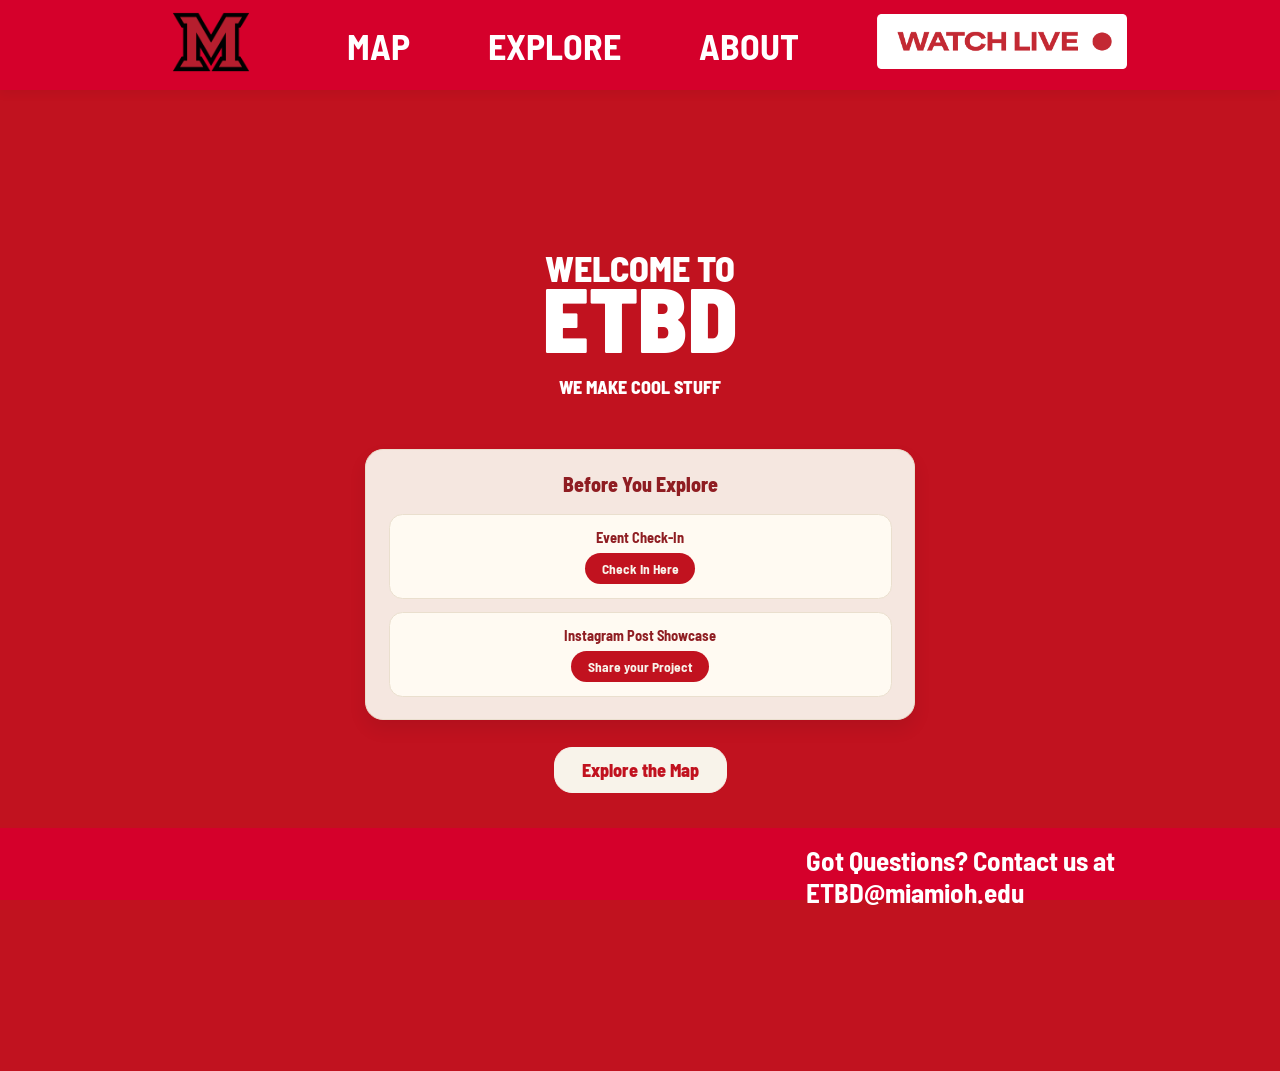
==== index.html @ 5dfecfb3 "Headers and Footers I made the headers and footers of the pages more like what we have in the Figma " ====
<!DOCTYPE html>
<html lang="en">
<head>

<!-- Google tag (gtag.js) -->
<script async src="https://www.googletagmanager.com/gtag/js?id=G-32Y0ZCCJEY"></script>
<script>
  window.dataLayer = window.dataLayer || [];
  function gtag(){dataLayer.push(arguments);}
  gtag('js', new Date());

  gtag('config', 'G-32Y0ZCCJEY');
</script>
    
    <meta charset="UTF-8">
    <meta name="viewport" content="width=device-width, initial-scale=1.0">
    <title>Home | ETBD Expo</title>
    <link rel="stylesheet" href="styles.css">
  <link rel="icon" type="image/png" href="img/expo-logo.png">
  <link href="https://fonts.googleapis.com/css2?family=Barlow+Semi+Condensed:wght@400;600;700;900&display=swap" rel="stylesheet">

</head>
<body>

    <div class="navigationBar">
        <ul>
            <li class="currentPage" onclick="pageLocation('index')">
                <img src="img/Home_Button.png" alt="Home" style="width: 106px; height: 60px;">
            </li>
            <li onclick="pageLocation('map')">MAP</li>
            <li onclick="pageLocation('students')">EXPLORE</li>
            <li onclick="pageLocation('about')">ABOUT</li>
            <li onclick="pageLocation('live')">
                <img src="img/Livestream.png" alt="Livestream" style="width: 250px; height: 55px;">
            </li>
        </ul>
    </div>
    <div class="welcome">
        WELCOME TO <br> <span>ETBD</span>
        <br>
        <div class="weMakeCoolStuff">
            WE MAKE COOL STUFF
        </div>
    </div>


<div class="homeLinksCard">
    <div class="homeLinksTitle">Before You Explore</div>
    
    <div class="homeLinkItem">
        <div class="homeLinkLabel">Event Check-In</div>
        <a href="https://docs.google.com/forms/d/1D2HYz9ed_ILV8TLLqUO8bffHyYlNYxWd59dJfTVcyK4/viewform?edit_requested=true&embedded=true" target="_blank">
            Check In Here
        </a>
    </div>

    <div class="homeLinkItem">
        <div class="homeLinkLabel">Instagram Post Showcase</div>
        <a href="https://docs.google.com/forms/d/e/1FAIpQLSdV9cLhLncEtPwNvlIvVVVgWW2L2VrUr2bzjmzdOdO4sL8mnQ/viewform?usp=dialog" target="_blank">
            Share your Project
        </a>
    </div>
</div>
  
  
<div class="ctaButton" onclick="pageLocation('map')">Explore the Map</div>    
    <div class="footerHolder">
        <div class="footer">
            <ul>
                <li onclick="goEmail()">
                    Got Questions? Contact us at ETBD@miamioh.edu
                </li>
            </ul>
        </div>
    </div>
    </div>
    <script src="script.js"></script>
</body>
</html>
---- styles.css ----
body{
    margin: 0;
    background-image: url(img/background.png);
    background-size: fill;
    background-position: center;
    min-height: 100vh;
    background-color: #c1121f;
    padding-top: 9vh;
    padding-bottom: 10vh;
    font-family: 'Barlow Semi Condensed', sans-serif;
}

.navigationBar {
    position: fixed;
    top: 0;
    left: 0;
    width: 100%;
    height: 10vh;
    display: flex;
    justify-content: center;
    align-items: center;
    z-index: 1000;
    background: linear-gradient(
        90deg,
        rgba(213, 0, 43, 1),
        rgba(213, 0, 43, 1)
    );
    backdrop-filter: blur(10px);
    -webkit-backdrop-filter: blur(10px);
    /*border-bottom: 0.1vh solid rgba(234, 223, 206, 0.8);*/
    box-shadow: 0 0.4vh 1.2vh rgba(0,0,0,0.06);
}

.navigationBar ul{
    width: 90%;
    max-width: 1000px;
    margin: 0;
    padding: 0;
    display: flex;
    justify-content: space-between;
    align-items: center;
}

.navigationBar ul li{
    list-style: none;
    padding: 0.8vh 1.5vh;
    border-radius: 999px;
    font-family: 'Barlow Semi Condensed', sans-serif;
    font-size: 4vh;
    font-weight: 700;
    color: #ffffff;
    background: none;
    border: none;
    transition: all 0.2s ease;
}

.navigationBar ul li:hover{
    cursor: pointer;
    /*background-color: rgba(18, 164, 193, 0.08);
    color: rgba(255, 255, 255, 0.304)*/
}

.navigationBar ul li.currentPage{
    /*background-color: #8b0009;*/
    /*Looks weird with the images - Kaden*/
    color: #ffffff;
    padding: 0.8vh 2vh;
}





.welcome{
    color: #ffffff;
    font-family: 'Barlow Semi Condensed', sans-serif;
    font-weight: 800;
    text-align: center;
    width: 100%;
    margin-top: 18vh;
    font-size: 4vh;
    line-height: 5.5vh;
}

.welcome span{
    font-size: 10vh;
    font-weight: 900;
}

.weMakeCoolStuff{
    font-size: 2vh;
    font-family: 'Barlow Semi Condensed', sans-serif;
    animation: linear weMakeCoolStuff infinite 4s;
}

@keyframes weMakeCoolStuff{
    0%{
        font-family: 'Barlow Semi Condensed', sans-serif;
    }
    10%{
        font-family:'Gill Sans', 'Gill Sans MT', Calibri, 'Trebuchet MS', sans-serif;
    }
    20%{
        font-family:'Franklin Gothic Medium', 'Arial Narrow', Arial, sans-serif;
    }
    30%{
        font-family:'Gill Sans', 'Gill Sans MT', Calibri, 'Trebuchet MS', sans-serif;
    }
    40%{
        font-family:'Lucida Sans', 'Lucida Sans Regular', 'Lucida Grande', 'Lucida Sans Unicode', Geneva, Verdana, sans-serif;
    }
    50%{
        font-family:'Times New Roman', Times, serif;
    }
    60%{
        font-family:'Trebuchet MS', 'Lucida Sans Unicode', 'Lucida Grande', 'Lucida Sans', Arial, sans-serif;
    }
    70%{
        font-family:Arial, Helvetica, sans-serif;
    }
    80%{
        font-family:Cambria, Cochin, Georgia, Times, 'Times New Roman', serif;
    }
    90%{
        font-family:Georgia, 'Times New Roman', Times, serif;
    }
    100%{
        font-family:Verdana, Geneva, Tahoma, sans-serif;
    }
}

.introPopup{
    position: fixed;
    top: 0;
    left: 0;
    width: 100%;
    height: 100vh;
    background-color: rgba(0, 0, 0, 0.75);
    display: flex;
    justify-content: center;
    align-items: center;
    z-index: 999;
}

.popupBox{
    width: 40%;
    min-width: 300px;
    padding: 3vh;
    background-color: #c1121f;
    border: 0.2vh solid #ffffff;
    border-radius: 2vh;
    color: white;
    font-family: 'Barlow Semi Condensed', sans-serif;
    text-align: center;
    box-sizing: border-box;
}

.popupBox h1{
    margin-top: 0;
    font-size: 3vh;
}

.popupBox p{
    font-size: 1.8vh;
    line-height: 1.5;
}

.popupBox ul{
    text-align: left;
    margin: 2vh auto;
    width: 80%;
}

.popupBox li{
    margin-bottom: 1vh;
    font-size: 1.6vh;
}

.popupBox button {
    padding: 1vh 2vh;
    border: 0.1vh solid #f8f3ea;
    background-color: #f8f3ea;
    color: #c1121f;
    border-radius: 1vh;
    font-weight: 800;
    cursor: pointer;
    transition: all 0.2s ease;
}

.popupBox button:hover {
    background-color: #c1121f;
    color: #f8f3ea;
    border: 0.1vh solid #f8f3ea;
}

.class .title{
    font-size: 2.2vh;
    font-weight: 900;
    color: #c1121f;
    margin-bottom: 1vh;
    padding-bottom: 0.5vh;
    border-bottom: 0.2vh solid #f0f0f0;
    font-family: 'Barlow Semi Condensed', sans-serif;
}
.class .IMS213B_IntroductiontoGameDevelopment::after{
    width: 80%;
    margin-left: 10%;
    content: "Students learn the fundamentals of 2D game development through guided challenges that build basic programming and art skills with instructional support.";
    height: fit-content;
    color: #000000;
    text-align: center;
    font-weight: 200;
    font-size: 2vh;
}
.class .IMS228C_CollaborativeLaboratory::after{
    width: 80%;
    margin-left: 10%;
    content: "Collaborative team projects focused on portfolio and client-style work.";
    height: fit-content;
    color: #000000;
    text-align: center;
    font-weight: 200;
    font-size: 2vh;
}
.class .IMS452B_SeniorDegreeProject::after{
    width: 80%;
    margin-left: 10%;
    content: "Final capstone project combining research, design, and execution.";
    height: fit-content;
    color: #000000;
    text-align: center;
    font-weight: 200;
    font-size: 2vh;
}
.class .IMS430A_ImmersiveReactive1_Tools::after{
    width: 80%;
    margin-left: 10%;
    content: "Students learn to create immersive and interactive digital art experiences using real-time software for installations, XR, projection mapping, and virtual production.";
    height: fit-content;
    color: #000000;
    text-align: center;
    font-weight: 200;
    font-size: 2vh;
}







.class .IMS228B_CollaborativeLaboratory::after{
    width: 80%;
    margin-left: 10%;
    content: "Students collaborate on self-directed projects using emerging technologies, building portfolio work while receiving mentorship from faculty and industry professionals.";
    height: fit-content;
    color: #000000;
    text-align: center;
    font-weight: 200;
    font-size: 2vh;
}
.class .IMS375_HumanRobotInteraction::after{
    width: 80%;
    margin-left: 10%;
    content: "Students study foundational robotics concepts and human-robot interaction while researching societal issues and developing a project involving a humanoid robot interacting with people.";
    height: fit-content;
    color: #000000;
    text-align: center;
    font-weight: 200;
    font-size: 2vh;
}
.class .IMS415A_AdvancedUsabilityandUserExperience::after{
    width: 80%;
    margin-left: 10%;
    content: "Students collaborate in small groups with a real client to conduct user experience research, analyze findings, and design a wireframed, clickable prototype with final recommendations, without coding.";
    height: fit-content;
    color: #000000;
    text-align: center;
    font-weight: 200;
    font-size: 2vh;
}
.class .IMS452A_SeniorDegreeProject::after{
    width: 80%;
    margin-left: 10%;
    content: " Final capstone project combining research, design, and execution.";
    height: fit-content;
    color: #000000;
    text-align: center;
    font-weight: 200;
    font-size: 2vh;
}
.class .IMS461A_VirtualReality::after{
    width: 80%;
    margin-left: 10%;
    content: "Students study and create VR and 3D experiences, including simulations, motion tracking, and data visualization, with an emphasis on building applications in immersive environments.";
    height: fit-content;
    color: #000000;
    text-align: center;
    font-weight: 200;
    font-size: 2vh;
}
.class .IMS487A_GamePrototypingPipelineandProduction::after{
    width: 80%;
    margin-left: 10%;
    content: "Students learn video game production pipelines and interdisciplinary team development while creating small, original, playable real-time game prototypes.";
    height: fit-content;
    color: #000000;
    text-align: center;
    font-weight: 200;
    font-size: 2vh;
}
.class .IMS487_GamePrototyping::after{
    width: 80%;
    margin-left: 10%;
    content: "Students learn video game production pipelines and interdisciplinary team development while creating small, original, playable real-time game prototypes.";
    height: fit-content;
    color: #000000;
    text-align: center;
    font-weight: 200;
    font-size: 2vh;
}
.class .IMS489_GameProduction::after{
    width: 80%;
    margin-left: 10%;
    content: "Students move from pre-production into production on their final capstone games.";
    height: fit-content;
    color: #000000;
    text-align: center;
    font-weight: 200;
    font-size: 2vh;
}
.class .Independent::after{
    width: 80%;
    margin-left: 10%;
    content: "A collection of independent projects by students.";
    height: fit-content;
    color: #000000;
    text-align: center;
    font-weight: 200;
    font-size: 2vh;
}
.class{
    /* background-color: #bababa; */
    width: 80%;
    margin: 3vh auto;
    padding: 2vh;
    border-radius: 1.5vh;
    border: 1px solid #eadfce;
    background-color: #ffffff;
    box-shadow: 0 0.5vh 1.5vh rgba(0,0,0,0.08);
    transition: transform 0.2s ease, box-shadow 0.2s ease;
}


.class:hover {
    transform: translateY(-0.3vh);
    box-shadow: 0 0.8vh 2vh rgba(0,0,0,0.12);
}

.students{
    width: 80%;
    margin-left: 10%;
    color: #000000;
    font-family: 'Barlow Semi Condensed', sans-serif;
    margin-top: 10vh;
    background-color: #f8f3ea;
    border-radius: 1vh;
    padding-bottom: 1vh;
    padding-top: 2vh;
    margin-bottom: 10vh;
    padding: 4vh 0;
}

.student{
    background-color: #ffffff;
    border-radius: 2vh;
    margin-bottom: 1vh;
    padding: 1vh;
    width: fit-content;
    padding-right: 10vh;
}

.search {
    width: 80%;
    margin-left: 8%;
    padding: 1.2vh 2vh;
    border-radius: 999px;
    background-color: #f8f3ea;
    color: #8f1d22;
    font-size: 1.6vh;
    border: 0.1vh solid #eadfce;
    box-shadow: inset 0 0.2vh 0.6vh rgba(0,0,0,0.04);
    outline: none;
    transition: all 0.2s ease;
    cursor: text;
}

.search:focus {
    border-color: #c1121f;
    box-shadow: 0 0 0 0.3vh rgba(193, 18, 31, 0.15);
}

.students .title{
    text-align: center;
    font-weight: 900;
    padding-right: 4vh;
    padding-left: 4vh;
    font-family: 'Barlow Semi Condensed', sans-serif;
}

.studentList {
    padding-left: 0;
    margin: 0;
}

.studentList li {
    padding: 0.8vh 1vh;
    margin: 0.5vh 0;
    border-radius: 0.8vh;
    transition: background 0.2s ease;
}

.studentList li:hover {
    background-color: #f7f7f7;
}

.studentList ul{
    list-style-type: none;
    padding-left: 4vh;
}

.students .red::before,
.students .orange::before,
.students .yellow::before,
.students .green::before,
.students .blue::before{
    content: '';
    display: inline-block;
    width: 1vh;
    height: 1vh;
    border-radius: 0.5vh;
    margin-right: 0.5vh;
}

.students .red::before{
    background-color: #f00000;
}

.students .orange::before{
    background-color: #f0a000;
}

.students .yellow::before{
    background-color: #efd126;
}

.students .green::before{
    background-color: #0bc52a;
}

.students .blue::before{
    background-color: #0f82cf;
}

.about{
    width: 90%;
    max-width: 700px;
    margin: 14vh auto 10vh auto;
    text-align: left; 
}

.student .artistAlley::before{
    background-color: #f0a000;
    width: 1vh;
    height: 1vh;
    border-radius: 0.5vh;
    content: "";
    display: inline-block;
    margin-right: 1vh;
}
.student .xrStage::before{
    background-color: #50de5c;
    width: 1vh;
    height: 1vh;
    border-radius: 0.5vh;
    content: "";
    display: inline-block;
    margin-right: 1vh;
}
.student .refreshments::before{
    background-color: #d958bf;
    width: 1vh;
    height: 1vh;
    border-radius: 0.5vh;
    content: "";
    display: inline-block;
    margin-right: 1vh;
}

.student .room203::before{
    background-color: #f00004;
    width: 1vh;
    height: 1vh;
    border-radius: 0.5vh;
    content: "";
    display: inline-block;
    margin-right: 1vh;
}
.student .artistAlley::before{
    background-color: #f0a000;
    width: 1vh;
    height: 1vh;
    border-radius: 0.5vh;
    content: "";
    display: inline-block;
    margin-right: 1vh;
}
.student .room160::before{
    background-color: #1ec7ab;
    width: 1vh;
    height: 1vh;
    border-radius: 0.5vh;
    content: "";
    display: inline-block;
    margin-right: 1vh;
}
.student .other::before{
    background-color: #2a2a2a;
    width: 1vh;
    height: 1vh;
    border-radius: 0.5vh;
    content: "";
    display: inline-block;
    margin-right: 1vh;
}
.student .lobby::before{
    background-color: #9dd9e1;
    width: 1vh;
    height: 1vh;
    border-radius: 0.5vh;
    content: "";
    display: inline-block;
    margin-right: 1vh;
}
.about .title{
    font-size: 4vh;
    font-weight: 900;
    margin-bottom: 1vh;
    color: #c1121f;
    background-color: #ffffff;
    width: fit-content;
    padding: 0.4vh;
    font-family: 'Barlow Semi Condensed', sans-serif;
}

.section{
    background-color: #ffffff;
    color: #c1121f;
    border-radius: 1.5vh;
    padding: 2vh 2.5vh;
    margin-bottom: 2vh;
    box-shadow: 0 0.5vh 1vh rgba(0,0,0,0.1);
    border: 1px solid #eadfce;
}

.information, .section p{
    font-size: 1.8vh;
    line-height: 1.7;
}





.footerHolder{
    width: 100%;
    height: 8vh;
    background-color: rgba(213, 0, 43, 1);
    position: fixed;
    bottom: 0;
    left: 0;
    z-index: 900;
}

.footer{
    margin-bottom: 2vh;
    justify-content: center;
    width: 40%;
    margin-left: 63%;
}

.footer ul{
    width: 100%;
    display: flex;
    justify-content: space-around;
    margin-left: 0vh;
    padding-left: 0vh;
}

.footer ul li{
    list-style-type: none;
    padding-left: 0vh;
    margin-left: 0vh;
    font-family: 'Barlow Semi Condensed', sans-serif;
    font-size: 3vh;
    font-weight: 700;
    color: #ffffff;
    background: none;
}

 .footer ul li:hover{
    cursor: pointer;
}

.footer ul li img{
    height: 4vh;
}







.mapPage{
    width: 90%;
    margin-left: 5%;
    margin-top: 12vh;
    font-family: 'Barlow Semi Condensed', sans-serif;
}

.mapHeader{
    text-align: center;
    color: #ffffff;
    margin-bottom: 3vh;
}

.mapHeader h1{
    margin-bottom: 1vh;
    font-size: 4vh;
}

.mapHeader p{
    margin-top: 0;
    font-size: 2vh;
}

.mapWrapper{
    width: 100%;
    display: flex;
    justify-content: center;
    margin-bottom: 12vh;
}

.mapContainer{
    position: relative;
    width: 100%;
    max-width: 1100px;
    background-color: #ffffff;
    border-radius: 1vh;
    padding: 1.5vh;
    box-sizing: border-box;
    box-shadow: 0 0.5vh 1.5vh rgba(0,0,0,0.12);
}

.mapContainer.activeMap{
    display: block;
}

.floorMap{
    width: 100%;
    height: auto;
    display: block;
    border-radius: 0.5vh;
}

.mapPin{
    position: absolute;
    width: 1.8%;
    min-width: 16px;
    max-width: 24px;
    aspect-ratio: 1 / 1;
    border-radius: 50%;
    border: 0.18vw solid #ffffff;
    background-color: #ff1d1d;
    cursor: pointer;
    transform: translate(-50%, -50%);
    box-shadow: 0 0 0 0.15vw rgba(0,0,0,0.2);
    z-index: 5;
}

.mapPin:hover{
    transform: translate(-50%, -50%) scale(1.1);
}

.pin1{ left: 21.7%; top: 13.8%; }   /* Anna's IMS 228 */
.pin2{ left: 47.8%; top: 13.5%; }   /* Welcome Table */
.pin3{ left: 61.2%; top: 13.4%; }   /* IMS 452 */
.pin4{ left: 83.4%; top: 14.3%; }   /* IMS 489 */
.pin5{ left: 80.2%; top: 20.9%; }   /* IMS 440 + IMS 430 */
.pin6{ left: 42.6%; top: 44.1%; }   /* Activity */
.pin7{ left: 52.0%; top: 43.4%; }   /* BVK's IMS 228 */
.pin8{ left: 46.9%; top: 66.0%; }   /* IMS 317 */
.pin9{ left: 55.2%; top: 84.2%; }   /* Artist Alley */
.pin10{ left: 20.4%; top: 88.5%; }  /* IMS 461 */
.pin11{ left: 43.3%; top: 93.8%; }  /* IMS 213 */
.pin12{ left: 24.8%; top: 94.7%; }  /* Seating / Goodies */
.pin13{ left: 42.5%; top: 98.2%; }  /* Activity 204 */
.pin14{ left: 60.6%; top: 96.5%; }  /* IMS 487 */
.pin15{ left: 47.2%; top: 69.7%; }  /* Food / Drinks */

.mapInfoPopup{
    position: fixed;
    top: 0;
    left: 0;
    width: 100%;
    height: 100vh;
    display: flex;
    justify-content: center;
    align-items: center;
    z-index: 1000;
    background-color: rgba(30, 20, 10, 0.55);
}

.mapInfoPopup.hidden{
    display: none;
}

.mapInfoBox{
    position: relative;
    width: 40%;
    min-width: 300px;
    max-width: 520px;
    background-color: #f8f3ea;
    color: #161616;
    border-radius: 2vh;
    padding: 3vh;
    box-sizing: border-box;
    text-align: left;
}

.mapInfoBox h2{
    margin-top: 0;
    color: #c1121f;
    font-size: 3vh;
}

.mapInfoBox p{
    font-size: 1.8vh;
    line-height: 1.5;
}

.closeInfoButton{
    position: absolute;
    top: 1.2vh;
    right: 1.2vh;
    border: none;
    background: none;
    font-size: 2.5vh;
    cursor: pointer;
    color: #c1121f;
    font-weight: bold;
}

.ctaButton{
    margin-top: 3vh;
    padding: 1.2vh 3vh;
    background-color: #f8f3ea;
    color: #c1121f;
    border: 0.1vh solid #f8f3ea;
    font-weight: 800;
    border-radius: 2vh;
    font-size: 2vh;
    cursor: pointer;
    transition: all 0.2s ease;
    display: block;
    width: fit-content;
    margin: 3vh auto;
    font-family: 'Barlow Semi Condensed', sans-serif;
}

.about {
   width: 90%;
   max-width: 800px;
   margin: 40px auto;
   text-align: center;
   margin-top: 14vh;
}

.title{
    font-size: 3.5vh;
    font-weight: 800;
    margin-bottom: 2vh;
    text-align: center;
}

.title::after{
    content: '';
    display: block;
    width: 6vh;
    height: 0.3vh;
    background-color: #ffffff;
    margin: 1vh auto 0 auto;
}

.aboutPage{
    width: 90%;
    margin-left: 5%;
    margin-top: 12vh;
    font-family: 'Barlow Semi Condensed', sans-serif;
}

.aboutHeader{
    text-align: center;
    color: #ffffff;
    margin-bottom: 3vh;
}

.aboutHeader h1{
    margin-bottom: 1vh;
    font-size: 4vh;
}

.aboutHeader p{
    margin-top: 0;
    font-size: 2vh;
}

.aboutContainer{
    width: 100%;
    max-width: 950px;
    margin: 0 auto;
    background-color: #ffffff;
    border-radius: 1vh;
    padding: 2vh;
    box-sizing: border-box;
    border: 1px solid #eadfce;
}

.aboutCard{
    margin-bottom: 2vh;
    font-size: 2.2vh;
    line-height: 1.6;
    color: #c1121f;
}

.aboutCTA{
    margin-top: 3vh;
    margin-bottom: 10vh;
    text-align: center;
    padding: 1vh 2vh;
    background-color: #f8f3ea;
    color: #c1121f;
    border: 0.1vh solid #f8f3ea;
    border-radius: 1vh;
    font-weight: 800;
    width: fit-content;
    margin-left: auto;
    margin-right: auto;
    cursor: pointer;
}

.aboutCTA:hover{
    background-color: #c1121f;
    color: #ffffff;
}

.information {
   font-size: 1em;
   line-height: 1.6;
}

.aboutImage{
    display: flex;
    justify-content: center;
    margin-bottom: 3vh;
}

.aboutImage img{
    width: 100%;
    max-width: 950px; 
    border-radius: 1vh;
    object-fit: cover;
}

.carousel-container {
   position: relative;
   overflow: hidden;
   width: 90%;
   max-width: 600px;
   margin: 40px auto;
   background-color: #f0f0f0;
   padding-bottom: 20px;
   border-radius: 10px;
}

.carousel-wrapper {
   position: relative;
}

.carousel-btn {
   position: absolute;
   top: 50%;
   transform: translateY(-50%);
   background-color: rgba(0,0,0,0.6);
   color: white;
   border: none;
   padding: 10px 14px;
   cursor: pointer;
   border-radius: 50%;
   font-size: 24px;
   z-index: 20;
}

.carousel-btn.prev { left: 10px; }
.carousel-btn.next { right: 10px; }

.carousel-track {
   display: flex;
   transition: transform 0.4s ease-in-out;
   gap: 10px;
}

.carousel-track img {
   flex: 0 0 auto;
   width: 200px;
   aspect-ratio: 1 / 1;
   object-fit: cover;
   border-radius: 5px;
}

.carousel .indicators {
    bottom: 10px !important;
}

.carousel .indicators .indicator-item {
    margin: 0 8px !important;
}

.footerHolder {
    margin-top: 20px;
}

.carousel-btn {
   position: absolute;
   top: 50%;
   transform: translateY(-50%);
   background-color: rgba(0,0,0,0.5);
   color: white;
   border: none;
   padding: 10px 15px;
   cursor: pointer;
   border-radius: 50%;
   font-size: 18px;
   z-index: 10;
}

.carousel-btn.prev { left: 10px; }
.carousel-btn.next { right: 10px; }

@media screen and (max-width: 768px){
    .mapPage{
        width: 96%;
        margin-left: 2%;
        margin-top: 11vh;
    }

    .mapHeader h1{
        font-size: 3vh;
    }

    .mapHeader p,
    .mapInfoBox p{
        font-size: 1.7vh;
    }

    .mapInfoBox{
        width: 88%;
    }

    .mapPin{
        width: 2.4%;
        min-width: 10px;
        max-width: 14px;
    }

    .popupBox{
        width: 88%;
    }

    .carousel-track img {
        width: 120px;
    }
}

.carousel {
    height: 320px;
    margin-top: 60px;
    margin-bottom: 120px;
}

.carousel .carousel-item {
    width: 100% !important;
    height: 100% !important;
}

.carousel .carousel-item img {
    width: 100%;
    height: 100%;
    object-fit: cover;
    border-radius: 12px;
}

@media screen and (max-width: 768px) {
    .carousel {
        height: 240px;
    }

    .carousel .carousel-item {
        width: 100% !important;
        height: 100% !important;
    }
}


.homeLinksCard {
    width: 85%;
    max-width: 550px;
    margin: 4vh auto 3vh auto;
    background-color: rgba(248, 243, 234, 0.95);
    border: 0.1vh solid #eadfce;
    border-radius: 2vh;
    padding: 2.5vh;
    box-sizing: border-box;
    box-shadow: 0 1vh 2vh rgba(0,0,0,0.08);
    text-align: center;
    font-family: 'Barlow Semi Condensed', sans-serif;
}

.homeLinksTitle {
    font-size: 2.2vh;
    font-weight: 800;
    color: #8f1d22;
    margin-bottom: 2vh;
}

.homeLinkItem {
    background-color: #fffaf2;
    border: 0.1vh solid #eadfce;
    border-radius: 1.5vh;
    padding: 1.5vh;
    margin-bottom: 1.5vh;
}

.homeLinkItem:last-child {
    margin-bottom: 0;
}

.homeLinkLabel {
    font-size: 1.6vh;
    font-weight: 700;
    color: #8f1d22;
    margin-bottom: 0.8vh;
}

.homeLinkItem a {
    display: inline-block;
    padding: 0.8vh 1.8vh;
    border-radius: 999px;
    background-color: #c1121f;
    color: #f8f3ea;
    text-decoration: none;
    font-size: 1.5vh;
    font-weight: 700;
    transition: all 0.2s ease;
}

.homeLinkItem a:hover {
    background-color: #8f1d22;
    transform: translateY(-0.1vh);
}
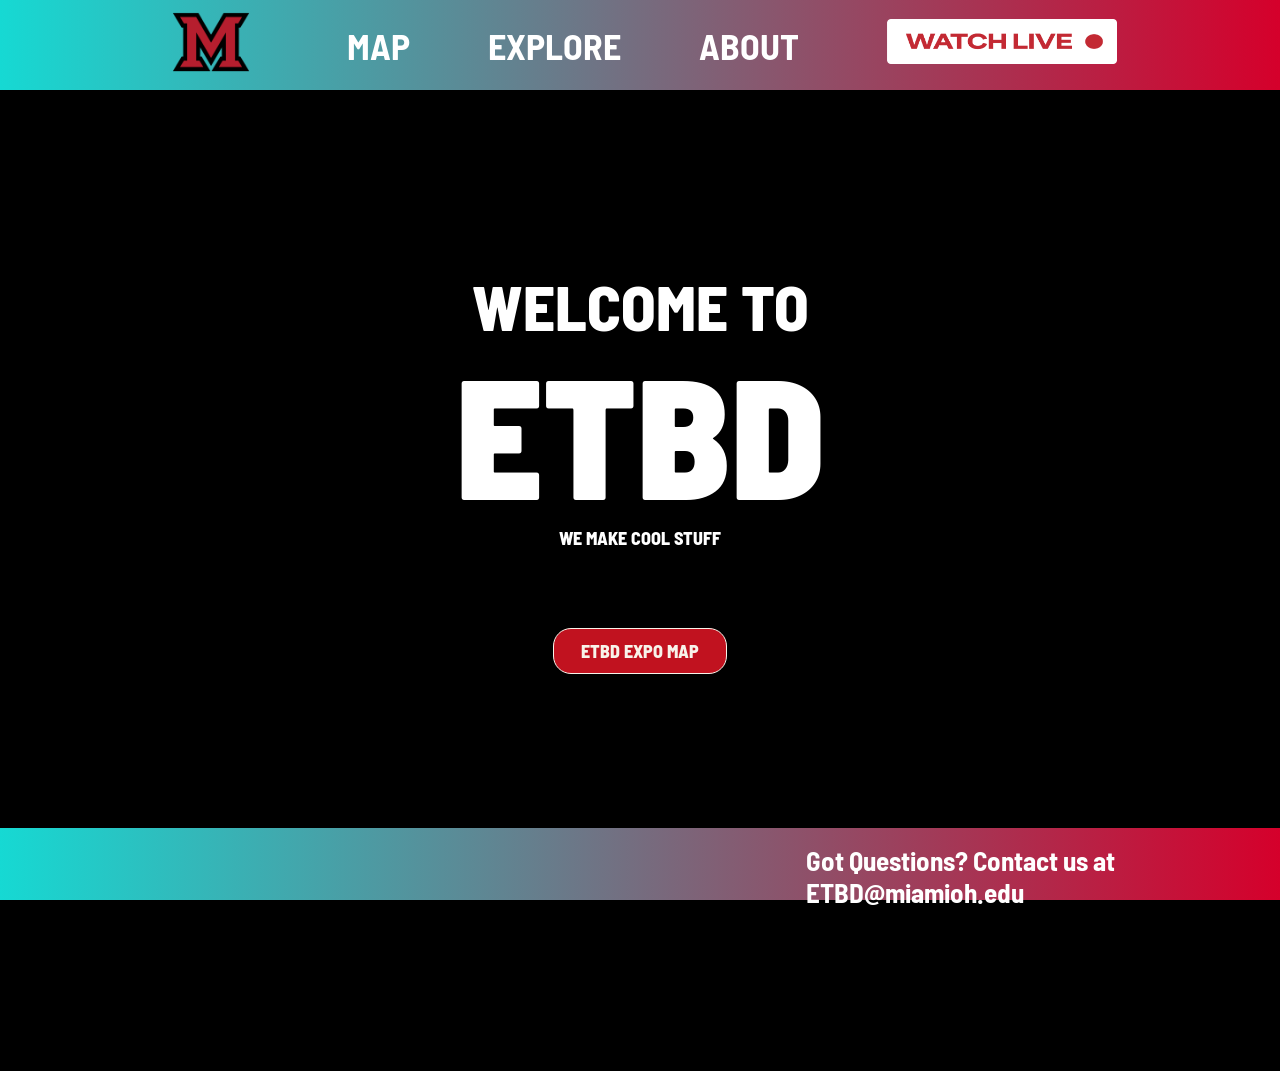
==== commit 203fd6f0: "Extra Changes to the Design Code" ====
--- a/index.html
+++ b/index.html
@@ -31,7 +31,8 @@
             <li onclick="pageLocation('students')">EXPLORE</li>
             <li onclick="pageLocation('about')">ABOUT</li>
             <li onclick="pageLocation('live')">
-                <img src="img/Livestream.png" alt="Livestream" style="width: 250px; height: 55px;">
+                <img src="img/Livestream.png" alt="Livestream"
+     style="width: 230px; height: 45px; padding: 10px;">
             </li>
         </ul>
     </div>
@@ -63,7 +64,7 @@
 </div>
   
   
-<div class="ctaButton" onclick="pageLocation('map')">Explore the Map</div>    
+<div class="ctaButton" onclick="pageLocation('map')">ETBD EXPO MAP</div>    
     <div class="footerHolder">
         <div class="footer">
             <ul>
--- a/styles.css
+++ b/styles.css
@@ -1,10 +1,10 @@
 body{
     margin: 0;
-    background-image: url(img/background.png);
+    background-image: url(img/real.desktop.png);
     background-size: fill;
     background-position: center;
     min-height: 100vh;
-    background-color: #c1121f;
+    background-color: #000000;
     padding-top: 9vh;
     padding-bottom: 10vh;
     font-family: 'Barlow Semi Condensed', sans-serif;
@@ -22,7 +22,7 @@
     z-index: 1000;
     background: linear-gradient(
         90deg,
-        rgba(213, 0, 43, 1),
+        #16D9D3,
         rgba(213, 0, 43, 1)
     );
     backdrop-filter: blur(10px);
@@ -78,12 +78,12 @@
     text-align: center;
     width: 100%;
     margin-top: 18vh;
-    font-size: 4vh;
-    line-height: 5.5vh;
+    font-size: 7vh;
+    line-height: 14vh;
 }
 
 .welcome span{
-    font-size: 10vh;
+    font-size: 19vh;
     font-weight: 900;
 }
 
@@ -91,6 +91,8 @@
     font-size: 2vh;
     font-family: 'Barlow Semi Condensed', sans-serif;
     animation: linear weMakeCoolStuff infinite 4s;
+    margin-top: -7vh;
+    margin-bottom: 2vh;
 }
 
 @keyframes weMakeCoolStuff{
@@ -360,10 +362,10 @@
 .students{
     width: 80%;
     margin-left: 10%;
-    color: #000000;
+    color: #ffffff;
     font-family: 'Barlow Semi Condensed', sans-serif;
     margin-top: 10vh;
-    background-color: #f8f3ea;
+    background: linear-gradient(to right, #16D9D3, #c1121f);
     border-radius: 1vh;
     padding-bottom: 1vh;
     padding-top: 2vh;
@@ -466,7 +468,7 @@
     width: 90%;
     max-width: 700px;
     margin: 14vh auto 10vh auto;
-    text-align: left; 
+    text-align: center; 
 }
 
 .student .artistAlley::before{
@@ -572,10 +574,12 @@
 
 
 
-.footerHolder{
+.footerHolder {
     width: 100%;
     height: 8vh;
-    background-color: rgba(213, 0, 43, 1);
+
+    background: linear-gradient(to right, #16D9D3, #D5002B);
+
     position: fixed;
     bottom: 0;
     left: 0;
@@ -655,8 +659,8 @@
 .mapContainer{
     position: relative;
     width: 100%;
-    max-width: 1100px;
-    background-color: #ffffff;
+    max-width: 720px;
+    background: linear-gradient(135deg, #16D9D3, #D5002B);
     border-radius: 1vh;
     padding: 1.5vh;
     box-sizing: border-box;
@@ -765,8 +769,8 @@
 .ctaButton{
     margin-top: 3vh;
     padding: 1.2vh 3vh;
-    background-color: #f8f3ea;
-    color: #c1121f;
+    background-color: #c1121f;
+    color: #f8f3ea;
     border: 0.1vh solid #f8f3ea;
     font-weight: 800;
     border-radius: 2vh;
@@ -818,7 +822,7 @@
 
 .aboutHeader h1{
     margin-bottom: 1vh;
-    font-size: 4vh;
+    font-size: 6.0vh;
 }
 
 .aboutHeader p{
@@ -830,18 +834,22 @@
     width: 100%;
     max-width: 950px;
     margin: 0 auto;
-    background-color: #ffffff;
+    background-color: #000000;
     border-radius: 1vh;
     padding: 2vh;
     box-sizing: border-box;
-    border: 1px solid #eadfce;
+    border: 1px solid transparent;
+border-image: linear-gradient(90deg, #16D9D3, #D5002B) 1;
 }
 
 .aboutCard{
+
     margin-bottom: 2vh;
-    font-size: 2.2vh;
+    font-size: 3.2vh;
     line-height: 1.6;
-    color: #c1121f;
+    color: #fbf7f7;
+    text-align: center;
+      font-family: 'Barlow Semi Condensed', sans-serif;
 }
 
 .aboutCTA{
@@ -849,8 +857,8 @@
     margin-bottom: 10vh;
     text-align: center;
     padding: 1vh 2vh;
-    background-color: #f8f3ea;
-    color: #c1121f;
+    background-color: #ffffff;
+    color: #000000;
     border: 0.1vh solid #f8f3ea;
     border-radius: 1vh;
     font-weight: 800;
@@ -861,8 +869,8 @@
 }
 
 .aboutCTA:hover{
-    background-color: #c1121f;
-    color: #ffffff;
+    background-color: #16D9D3;
+    color: rgb(25, 25, 25);
 }
 
 .information {
@@ -951,7 +959,7 @@
    padding: 10px 15px;
    cursor: pointer;
    border-radius: 50%;
-   font-size: 18px;
+   font-size: 10px;
    z-index: 10;
 }
 
@@ -1024,11 +1032,12 @@
 
 
 .homeLinksCard {
+    display: none;
     width: 85%;
     max-width: 550px;
     margin: 4vh auto 3vh auto;
-    background-color: rgba(248, 243, 234, 0.95);
-    border: 0.1vh solid #eadfce;
+    background-color: #00000000;
+    border: 0.1vh solid #00000000;
     border-radius: 2vh;
     padding: 2.5vh;
     box-sizing: border-box;
@@ -1079,3 +1088,4 @@
     background-color: #8f1d22;
     transform: translateY(-0.1vh);
 }
+
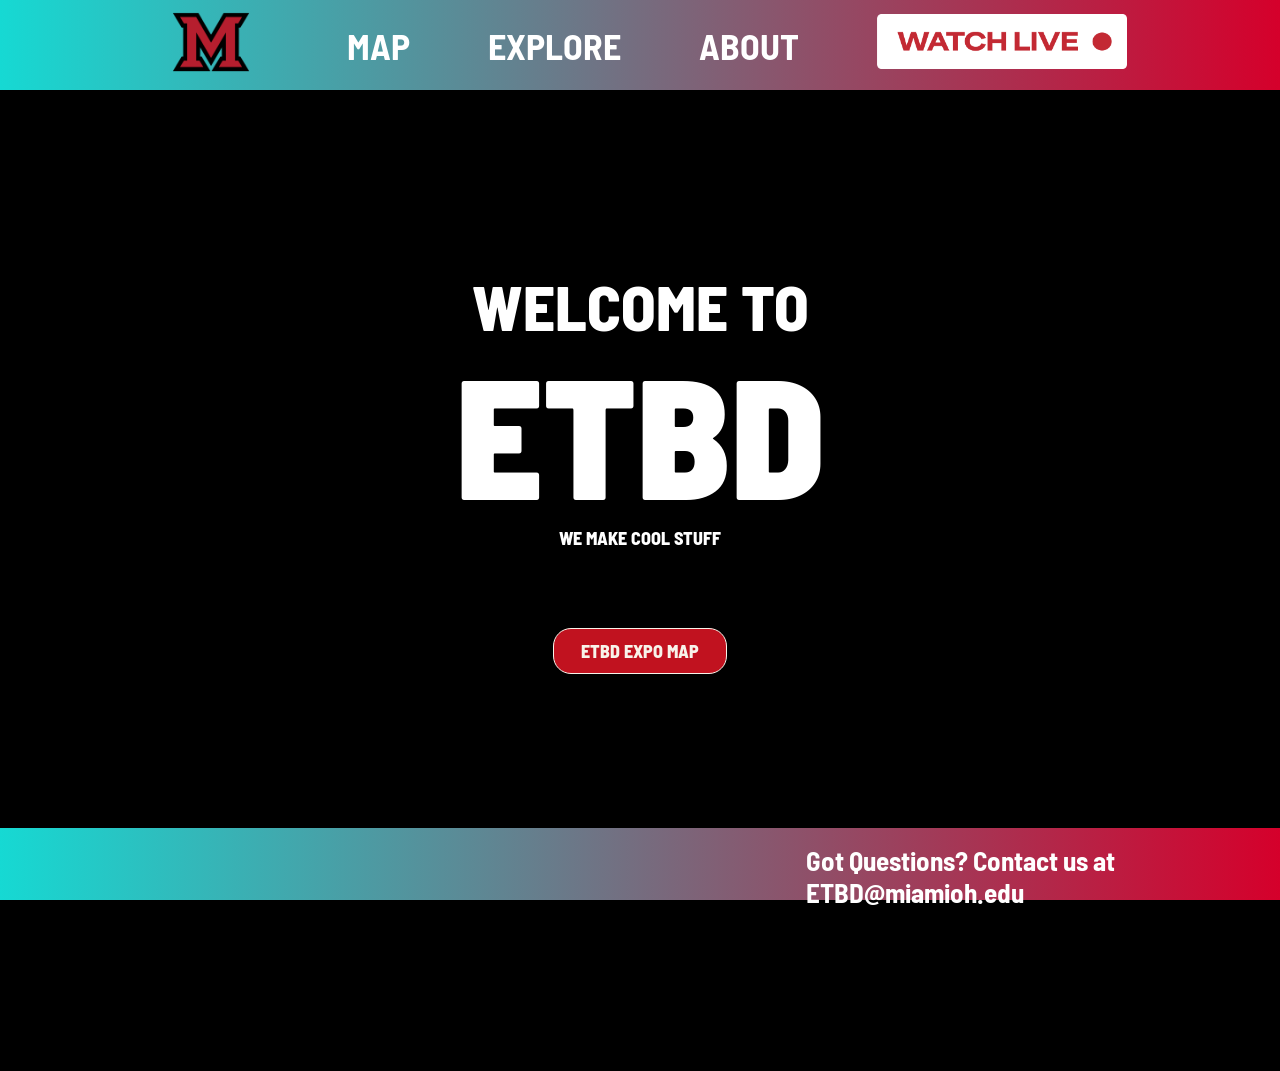
==== commit 9f457463: "Button Resizing for livestream on index." ====
--- a/index.html
+++ b/index.html
@@ -32,7 +32,7 @@
             <li onclick="pageLocation('about')">ABOUT</li>
             <li onclick="pageLocation('live')">
                 <img src="img/Livestream.png" alt="Livestream"
-     style="width: 230px; height: 45px; padding: 10px;">
+     style="width: 250px; height: 55px;">
             </li>
         </ul>
     </div>
